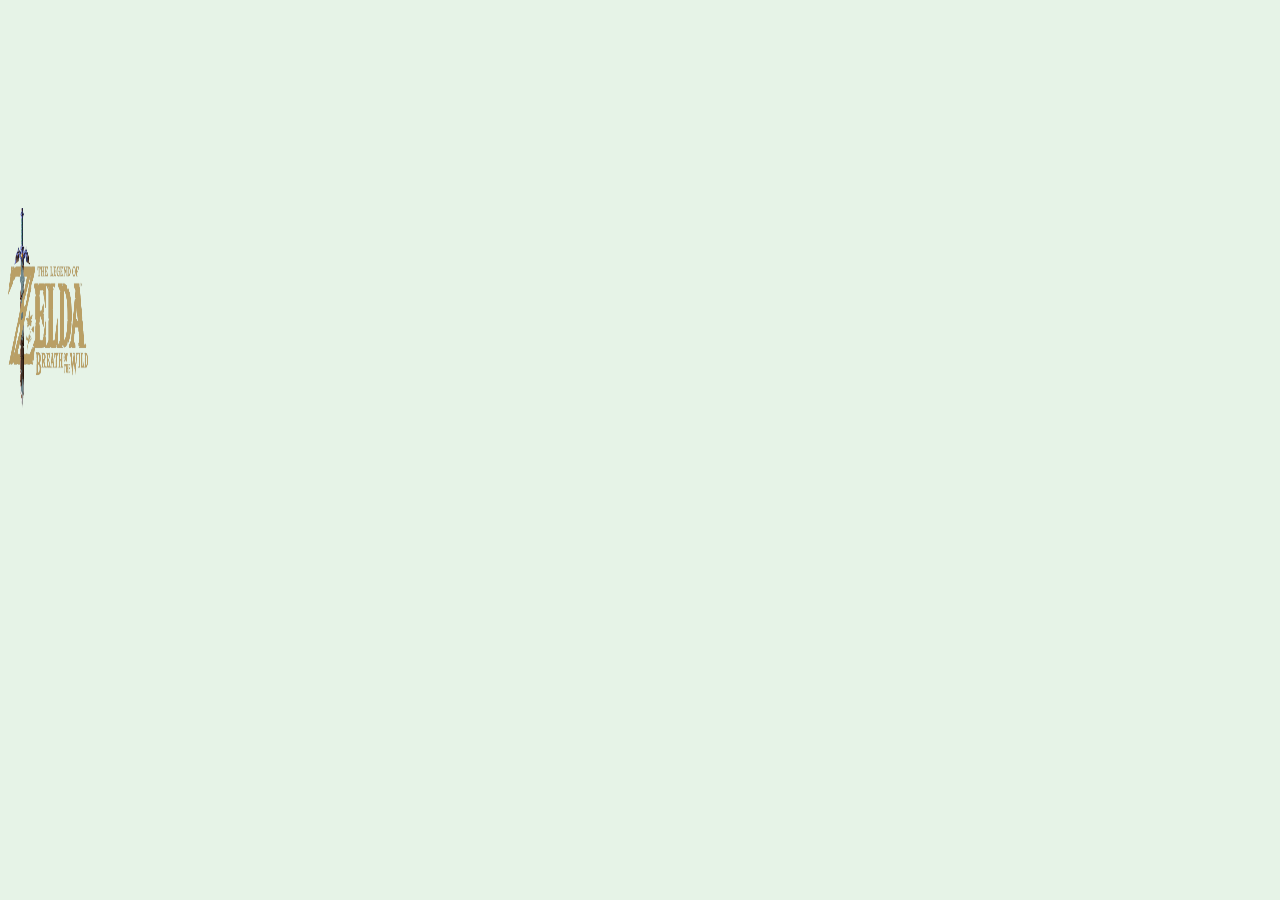
==== index.html @ 45cacbd5 "Update index.html" ====
<html lang="en">
<head>
    <meta charset="UTF-8">
    <meta http-equiv="X-UA-Compatible" content="IE=edge">
    <meta name="viewport" content="width=device-width, initial-scale=1.0">
    <title>BOTW Progress Tracker</title>
    
</head>

<body style="background-color:#E6F3E7">

   <p><img style="position: relative; width: 80px; height: 200px; margin-top: 200px; margin-left: 200xp; align-items: center;" src="zelda-logo.png" alt="zelda breath of the wild logo"></p> 
    

</body>

</html>
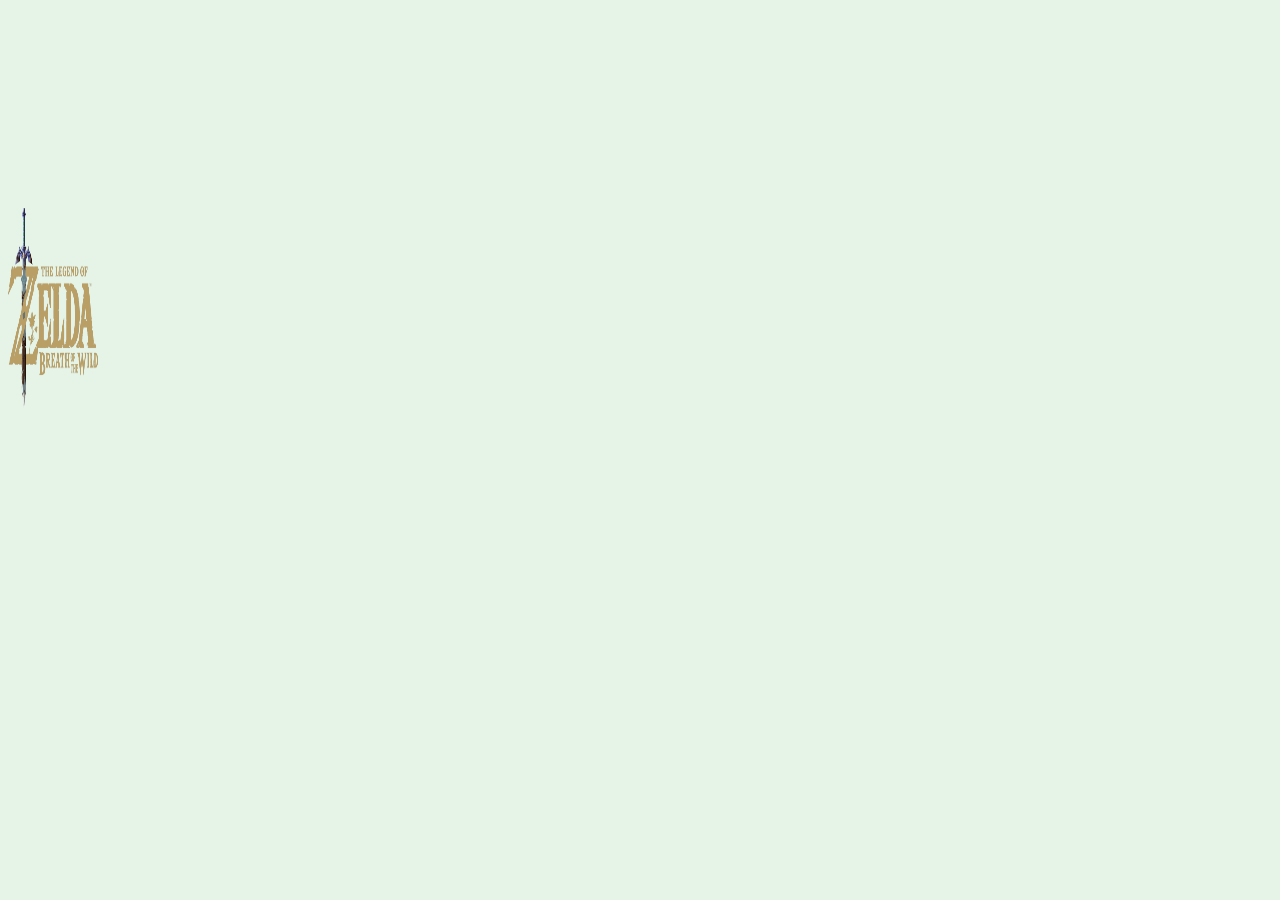
==== commit 7ace38ac: "Update index.html" ====
--- a/index.html
+++ b/index.html
@@ -9,7 +9,7 @@
 
 <body style="background-color:#E6F3E7">
 
-   <p><img style="position: relative; width: 80px; height: 200px; margin-top: 200px; margin-left: 200xp; align-items: center;" src="zelda-logo.png" alt="zelda breath of the wild logo"></p> 
+   <p><img style="position: relative; width: 90px; height: 200px; margin-top: 200px; margin-left: 1200xp;" src="zelda-logo.png" alt="zelda breath of the wild logo"></p> 
     
 
 </body>
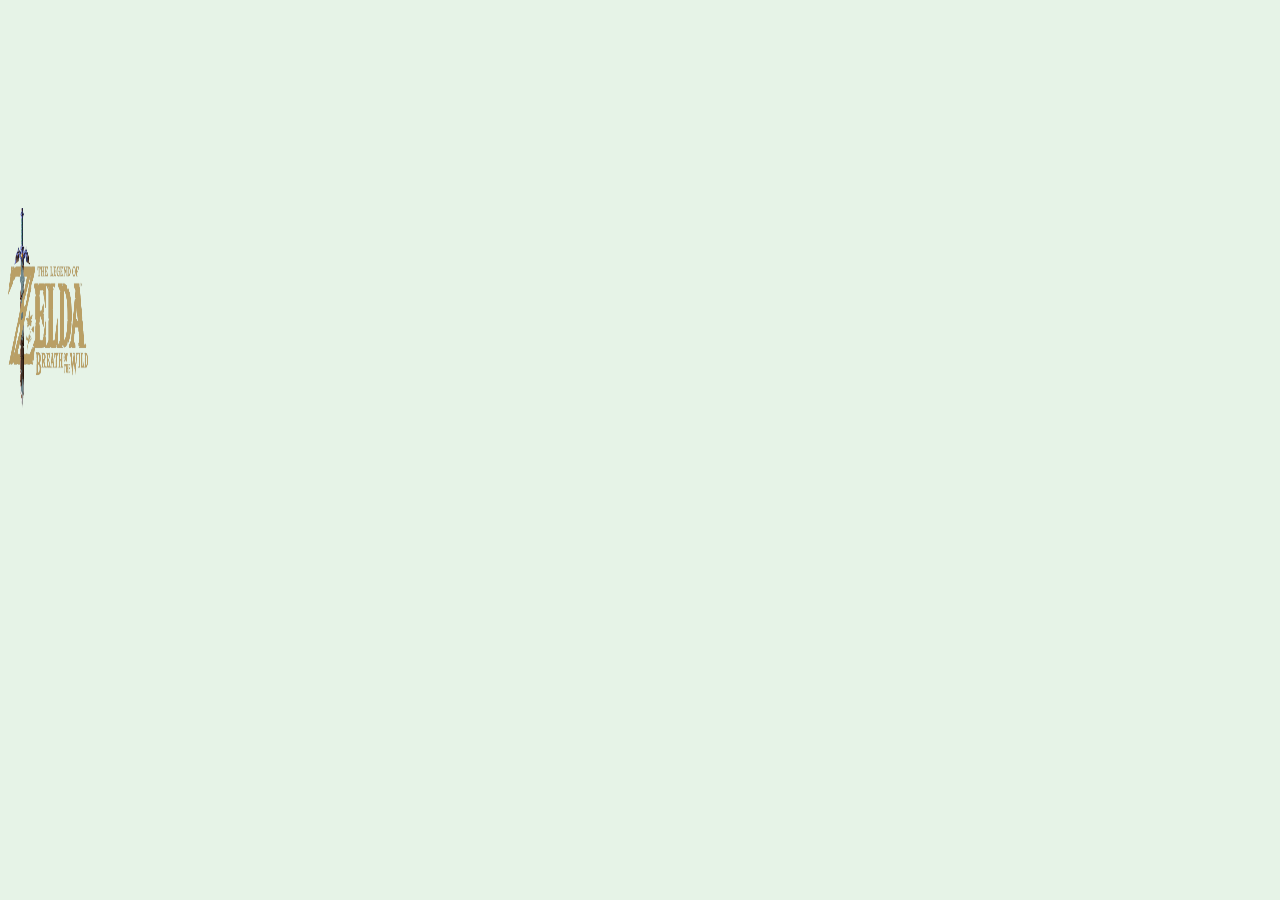
==== commit 3ec5268e: "updated index" ====
--- a/index.html
+++ b/index.html
@@ -9,9 +9,9 @@
 
 <body style="background-color:#E6F3E7">
 
-   <p><img style="position: relative; width: 90px; height: 200px; margin-top: 200px; margin-left: 1200xp;" src="zelda-logo.png" alt="zelda breath of the wild logo"></p> 
+   <p><img style="position: relative; width: 80px; height: 200px; margin-top: 200px; margin-left: 200xp; align-items: center;" src="zelda-logo.png" alt="zelda breath of the wild logo"></p> 
     
 
 </body>
 
-</html>
+</html>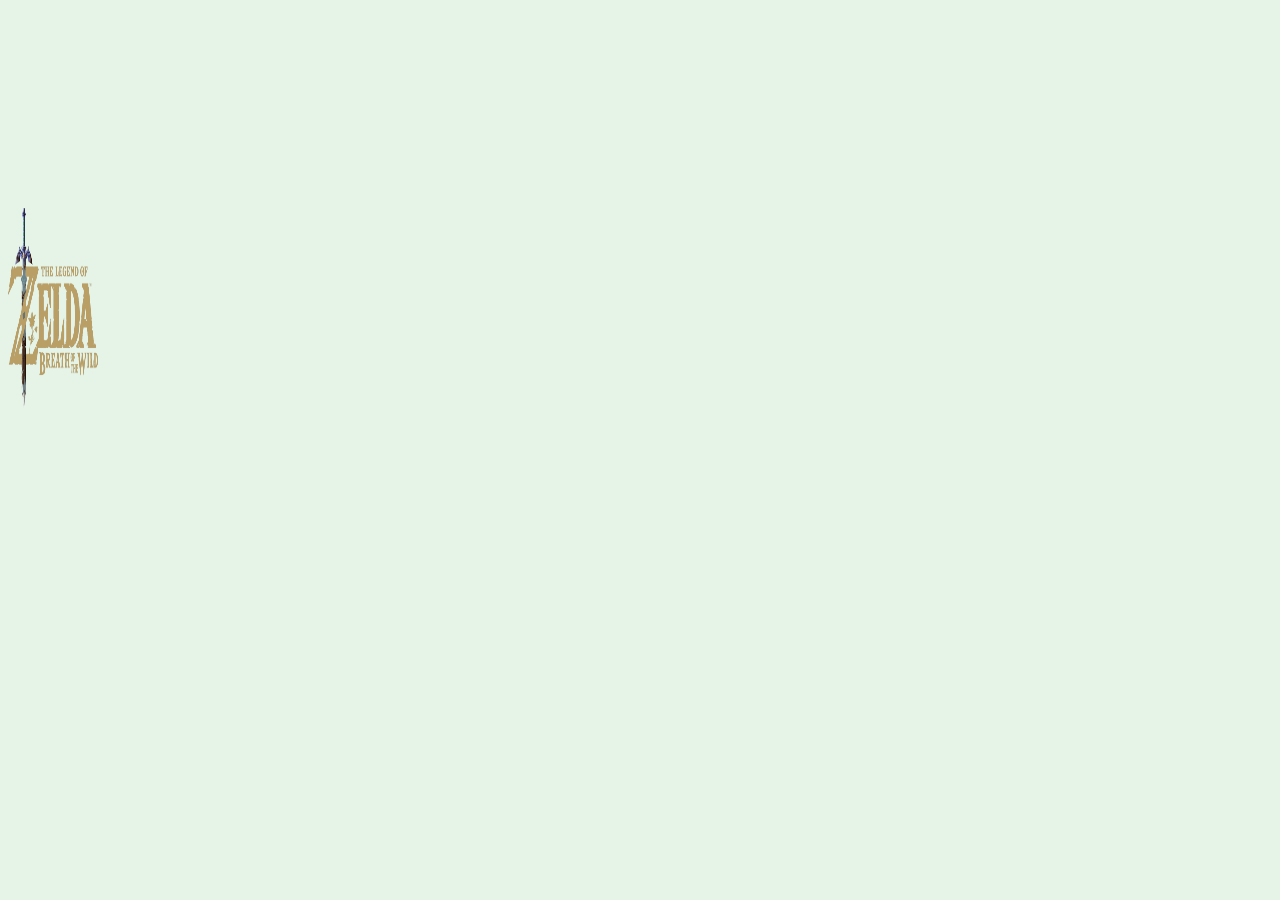
==== commit 6a7322e1: "Update index.html" ====
--- a/index.html
+++ b/index.html
@@ -9,9 +9,9 @@
 
 <body style="background-color:#E6F3E7">
 
-   <p><img style="position: relative; width: 80px; height: 200px; margin-top: 200px; margin-left: 200xp; align-items: center;" src="zelda-logo.png" alt="zelda breath of the wild logo"></p> 
+   <p><img style="position: absolute; width: 90px; height: 200px; margin-top: 200px; margin-left: 1200xp;" src="zelda-logo.png" alt="zelda breath of the wild logo"></p> 
     
 
 </body>
 
-</html>+</html>
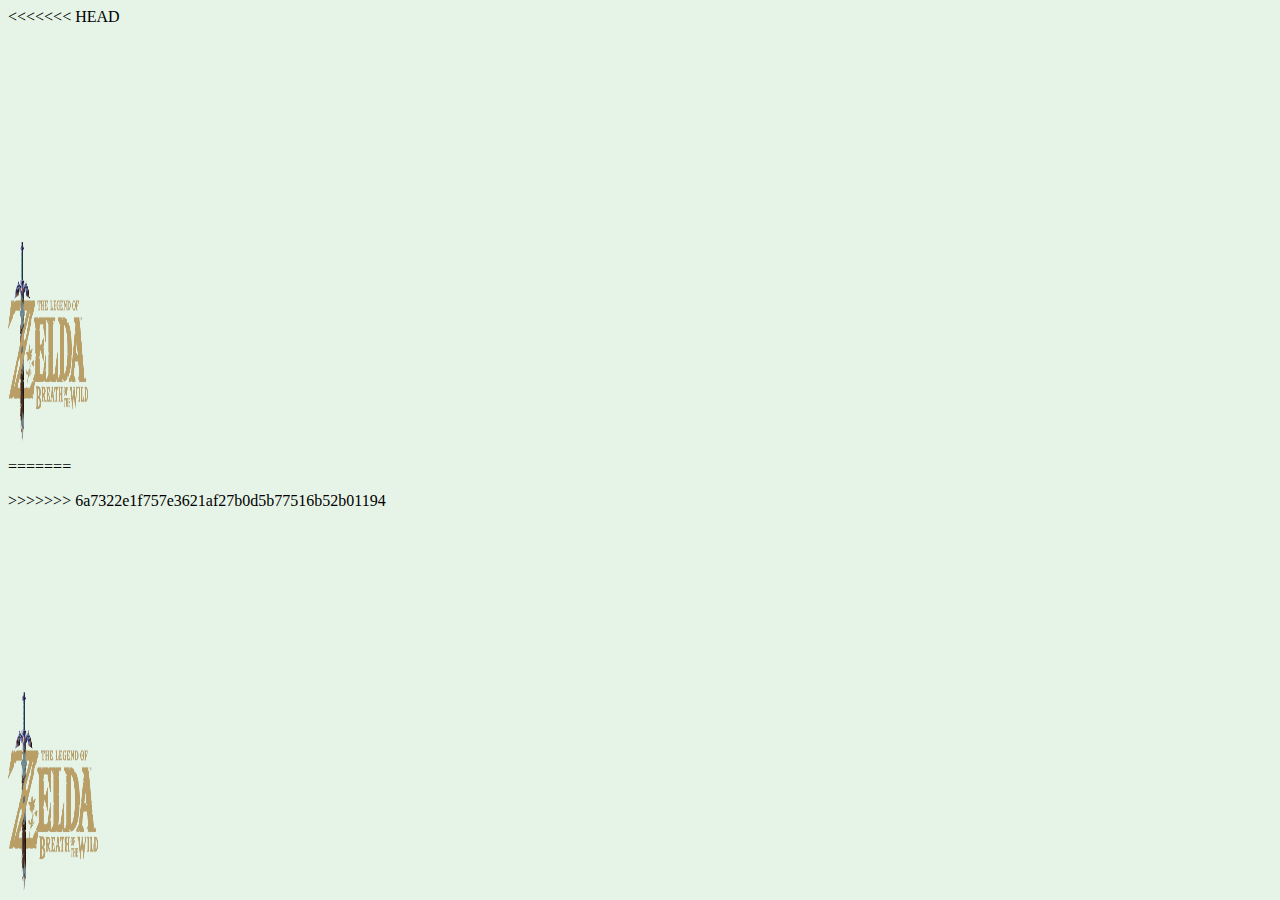
==== commit 02e08810: "initialcommit" ====
--- a/index.html
+++ b/index.html
@@ -9,9 +9,13 @@
 
 <body style="background-color:#E6F3E7">
 
+<<<<<<< HEAD
+   <p><img style="position: relative; width: 80px; height: 200px; margin-top: 200px; margin-left: 200xp; align-items: center;" src="zelda-logo.png" alt="zelda breath of the wild logo"></p> 
+=======
    <p><img style="position: absolute; width: 90px; height: 200px; margin-top: 200px; margin-left: 1200xp;" src="zelda-logo.png" alt="zelda breath of the wild logo"></p> 
+>>>>>>> 6a7322e1f757e3621af27b0d5b77516b52b01194
     
 
 </body>
 
-</html>
+</html>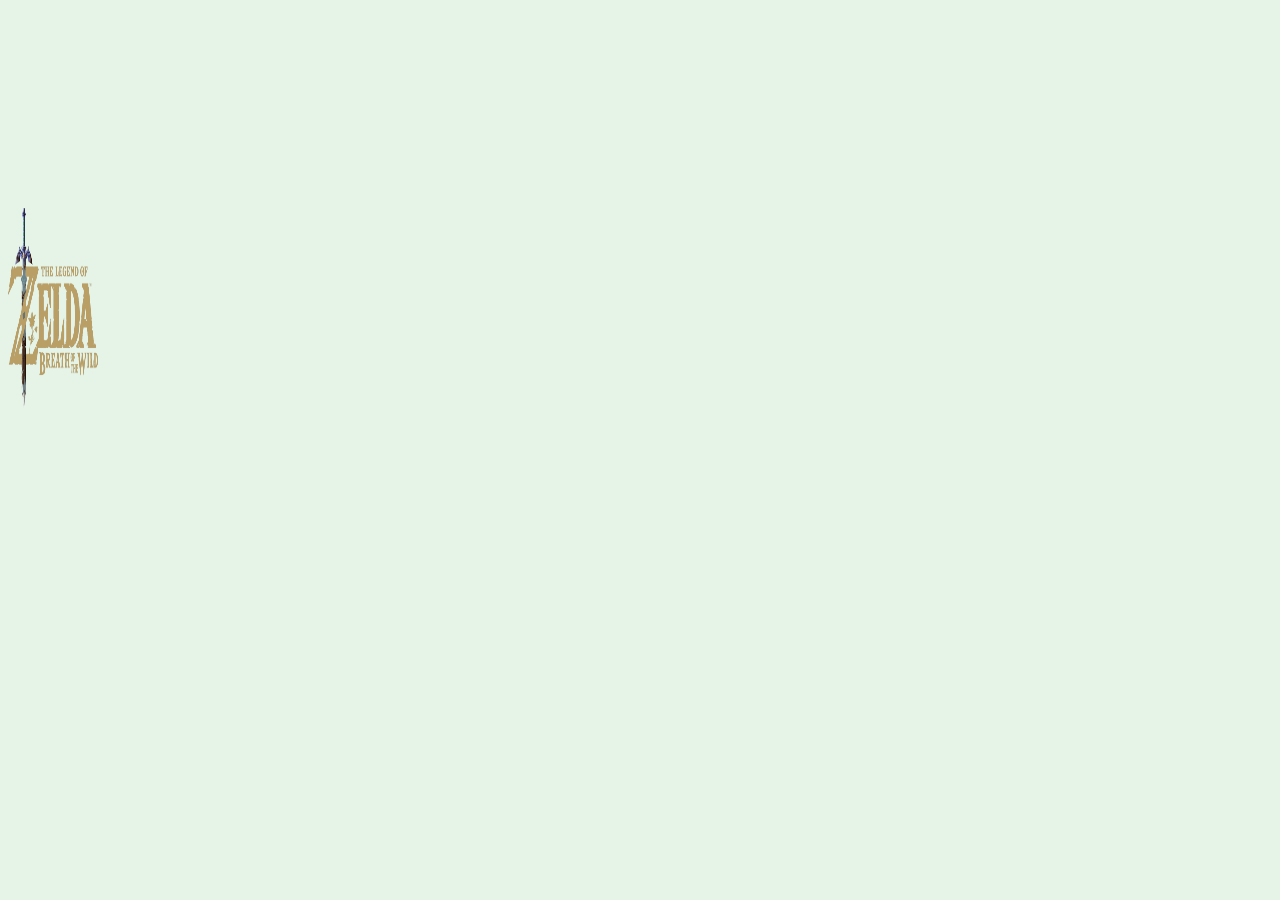
==== commit 7c2b89d7: "Update index.html" ====
--- a/index.html
+++ b/index.html
@@ -9,13 +9,9 @@
 
 <body style="background-color:#E6F3E7">
 
-<<<<<<< HEAD
-   <p><img style="position: relative; width: 80px; height: 200px; margin-top: 200px; margin-left: 200xp; align-items: center;" src="zelda-logo.png" alt="zelda breath of the wild logo"></p> 
-=======
    <p><img style="position: absolute; width: 90px; height: 200px; margin-top: 200px; margin-left: 1200xp;" src="zelda-logo.png" alt="zelda breath of the wild logo"></p> 
->>>>>>> 6a7322e1f757e3621af27b0d5b77516b52b01194
     
 
 </body>
 
-</html>+</html>
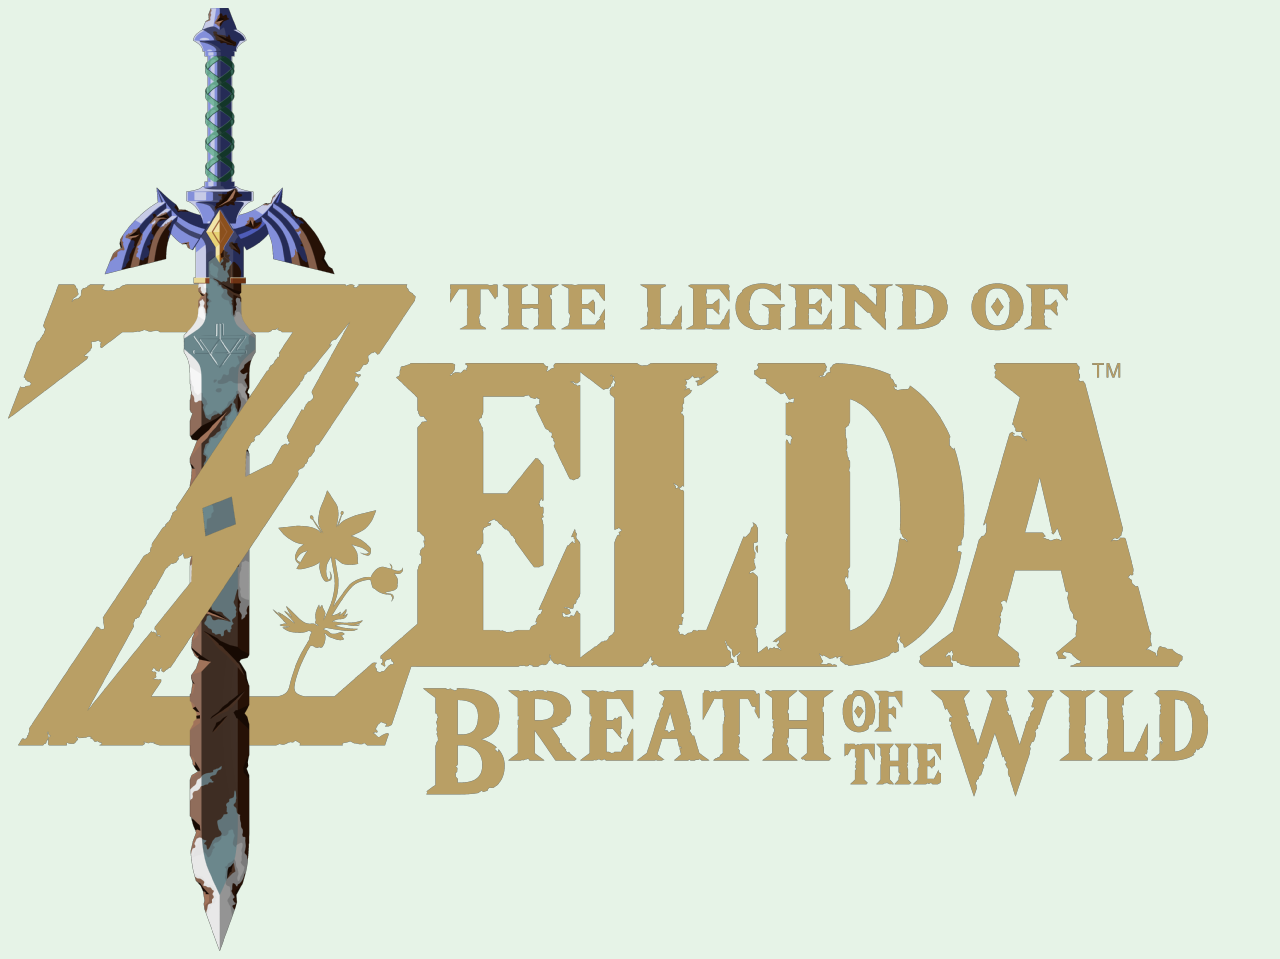
==== commit 96d9274d: "Update index.html" ====
--- a/index.html
+++ b/index.html
@@ -8,8 +8,7 @@
 </head>
 
 <body style="background-color:#E6F3E7">
-
-   <p><img style="position: absolute; width: 90px; height: 200px; margin-top: 200px; margin-left: 1200xp;" src="zelda-logo.png" alt="zelda breath of the wild logo"></p> 
+    <img class="zelda" src="zelda-logo.png"></img>  
     
 
 </body>
